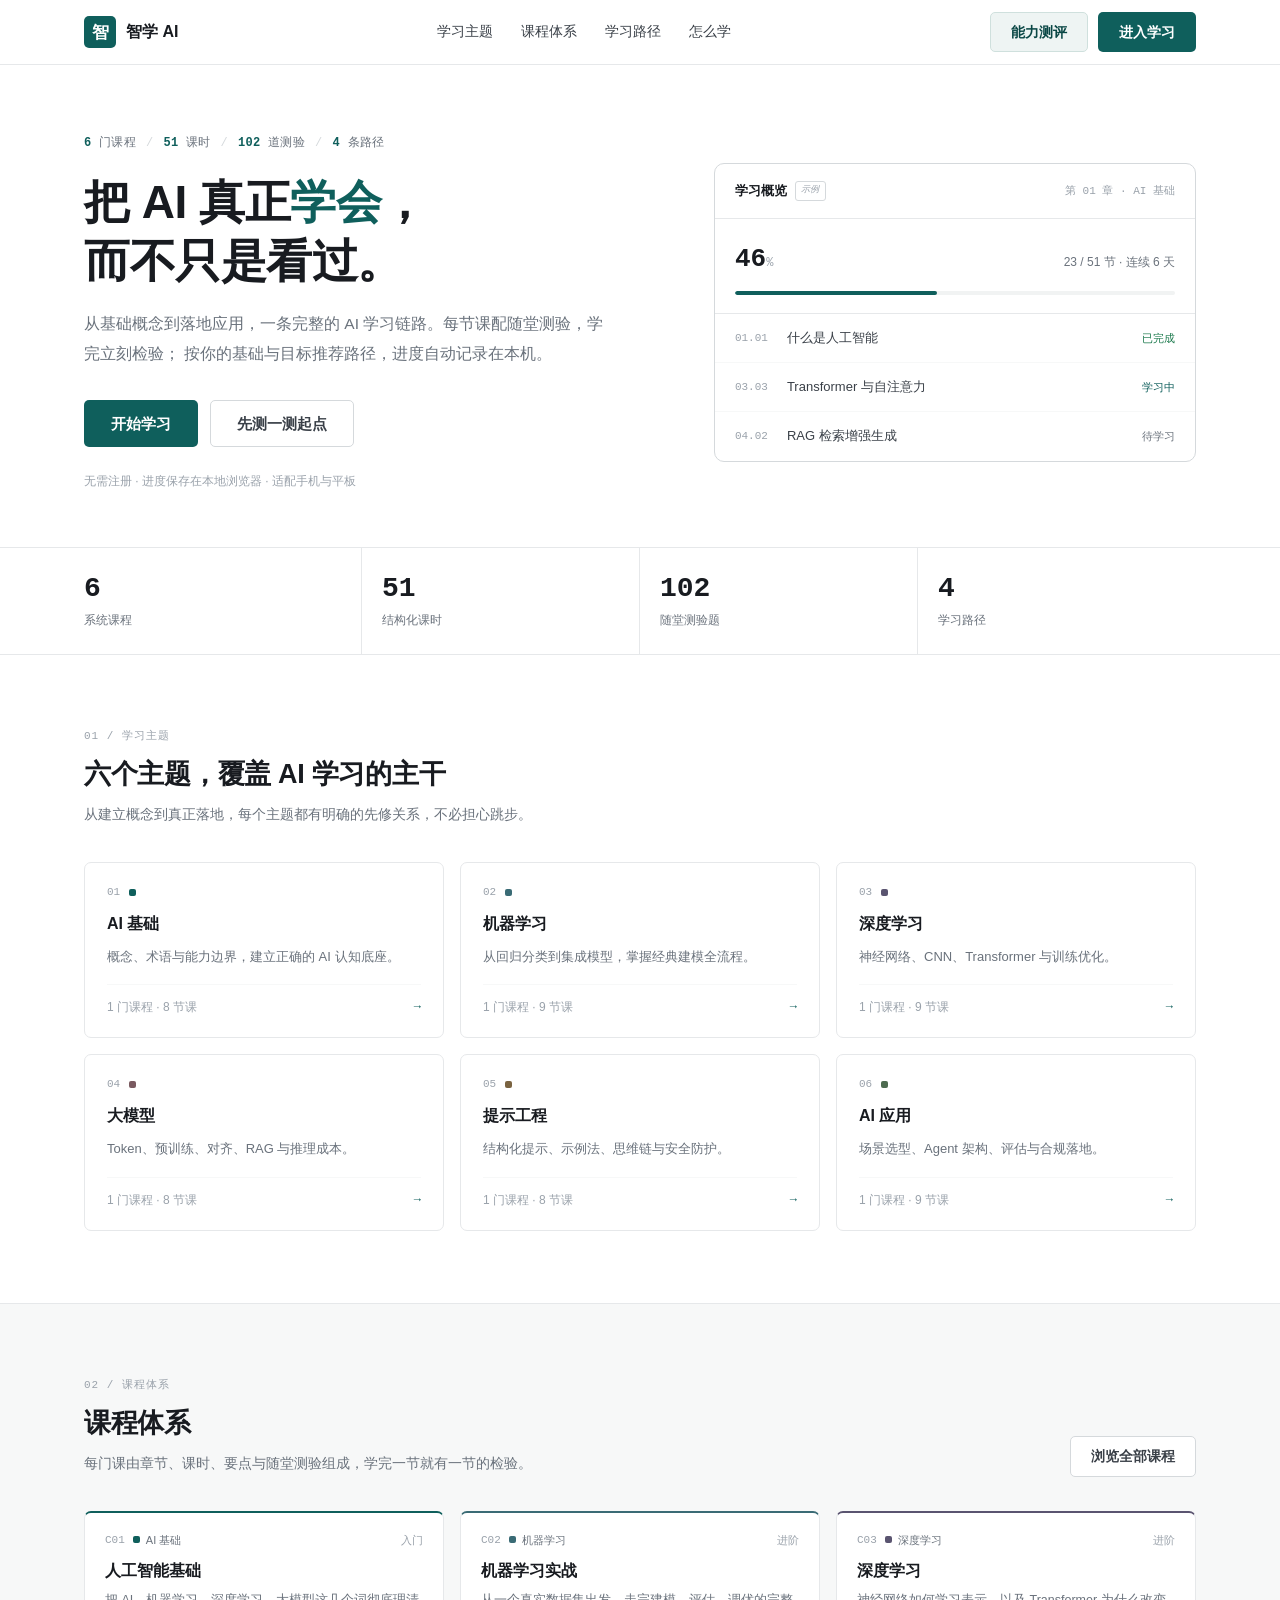
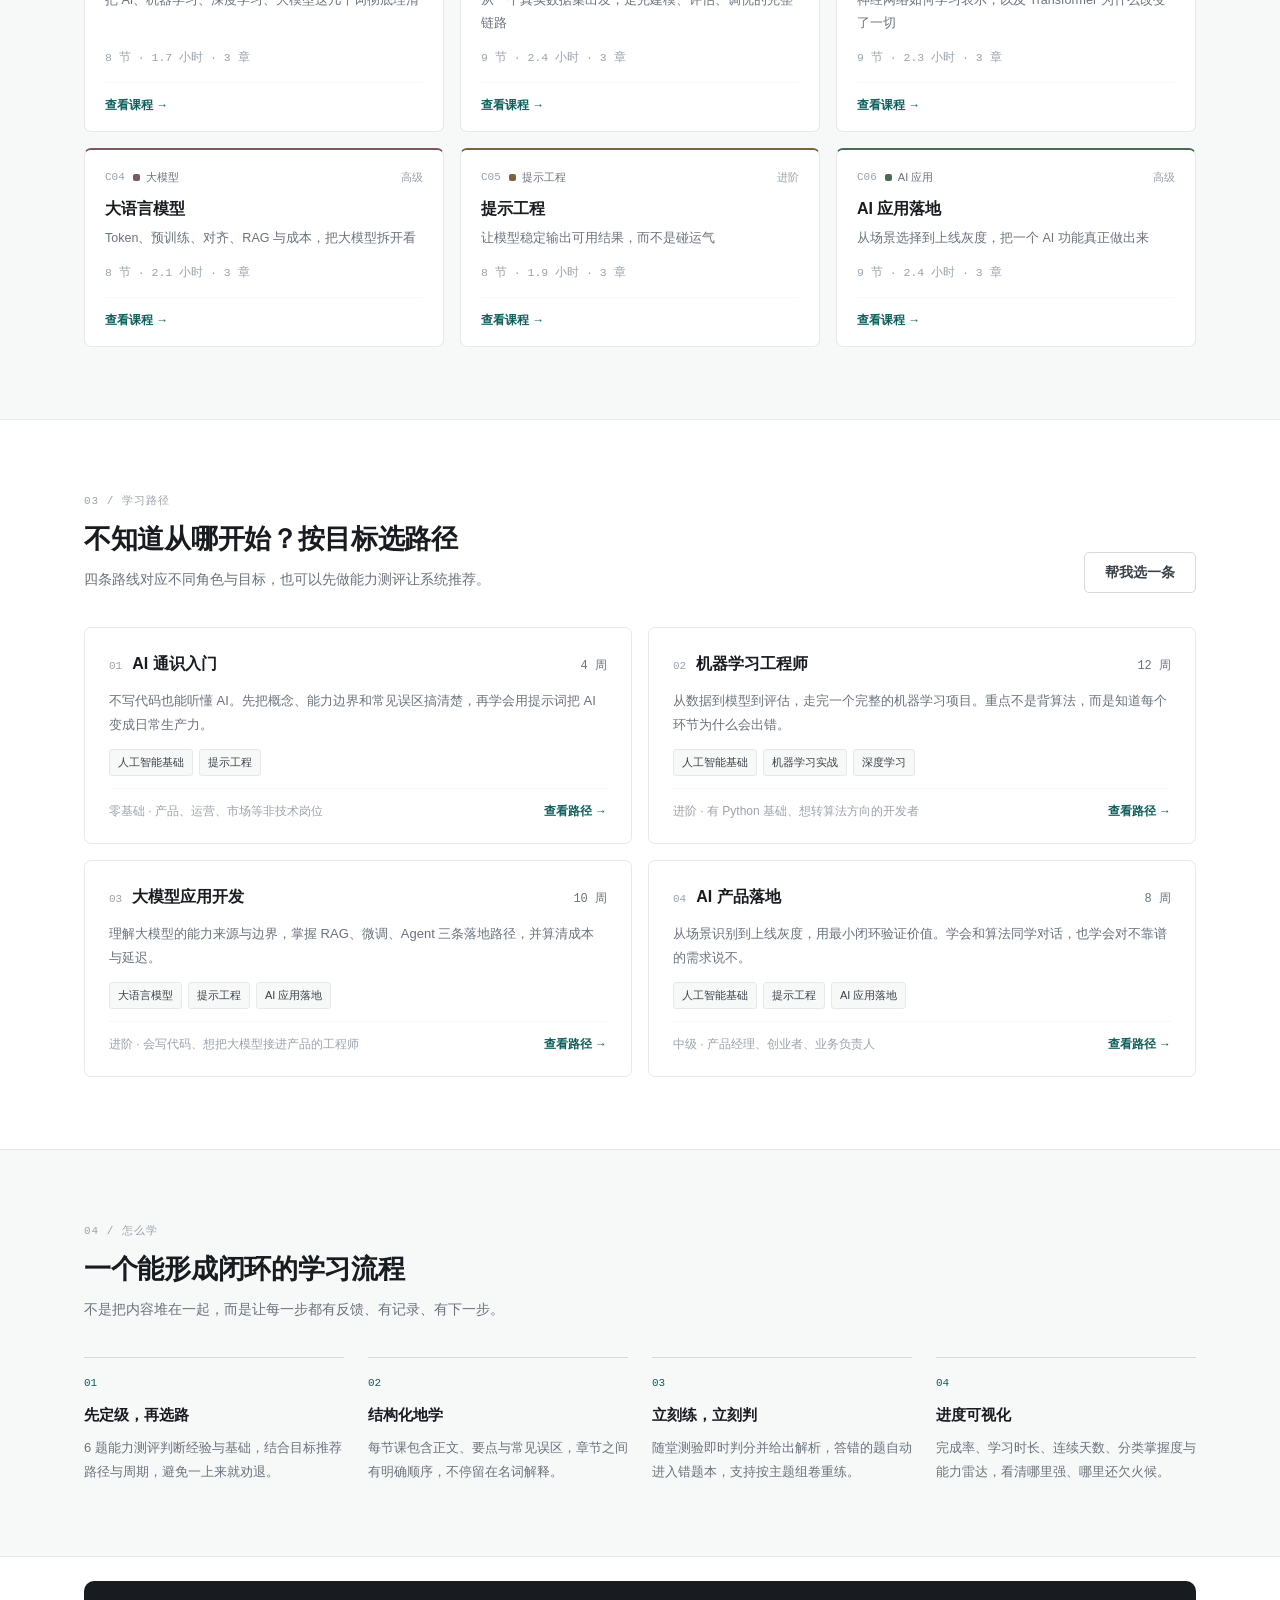
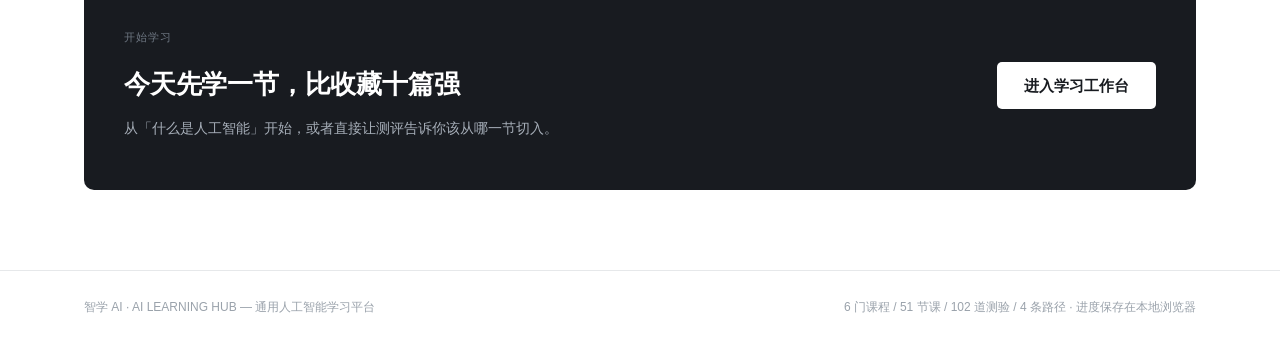
==== index.html @ fc035815 "feat: 初始化智学 AI 学习平台 - 门户与学习工作台静态站点  - 6 门课程 / 51 课时 / 102 道测验数据  - 界面优化与端到端测试报告" ====
<!DOCTYPE html>
<html lang="zh-CN">
<head>
<meta charset="UTF-8">
<meta name="viewport" content="width=device-width, initial-scale=1.0">
<meta name="theme-color" content="#0f5f5c">
<link rel="icon" href="data:image/svg+xml,%3Csvg xmlns='http://www.w3.org/2000/svg' viewBox='0 0 32 32'%3E%3Crect width='32' height='32' rx='6' fill='%230f5f5c'/%3E%3Ctext x='16' y='23' font-size='19' font-family='sans-serif' font-weight='700' fill='white' text-anchor='middle'%3E%E6%99%BA%3C/text%3E%3C/svg%3E">
<title>智学 AI · 从概念到落地，系统学会人工智能</title>
<meta name="description" content="智学 AI 是一套通用 AI 学习平台：6 门系统课程、51 节课、102 道随堂题，覆盖 AI 基础、机器学习、深度学习、大模型、提示工程与 AI 应用。">
<link rel="stylesheet" href="assets/css/base.css">
<link rel="stylesheet" href="assets/css/landing.css">
</head>
<body>

<!-- ================= 导航 ================= -->
<header class="site-nav">
  <div class="container nav-inner">
    <a class="brand" href="index.html">
      <span class="logo">智</span>
      <span class="name">智学 AI</span>
    </a>

    <nav class="nav-links" aria-label="主要导航">
      <a href="#categories">学习主题</a>
      <a href="#courses">课程体系</a>
      <a href="#paths">学习路径</a>
      <a href="#loop">怎么学</a>
    </nav>

    <div class="nav-actions">
      <a class="btn btn-soft" href="app.html#/assessment">能力测评</a>
      <a class="btn btn-primary" href="app.html">进入学习</a>
    </div>
  </div>
</header>

<!-- ================= Hero ================= -->
<section class="hero">
  <div class="container hero-inner">
    <div>
      <div class="hero-facts"><span><b>6</b> 门课程</span><i>/</i><span><b>51</b> 课时</span><i>/</i><span><b>102</b> 道测验</span><i>/</i><span><b>4</b> 条路径</span></div>
      <h1>把 AI 真正<span class="mark">学会</span>，<br>而不只是看过。</h1>
      <p class="lead">
        从基础概念到落地应用，一条完整的 AI 学习链路。每节课配随堂测验，学完立刻检验；
        按你的基础与目标推荐路径，进度自动记录在本机。
      </p>
      <div class="hero-actions">
        <a class="btn btn-primary btn-lg" href="app.html">开始学习</a>
        <a class="btn btn-outline btn-lg" href="app.html#/assessment">先测一测起点</a>
      </div>
      <div class="hero-note">无需注册 · 进度保存在本地浏览器 · 适配手机与平板</div>
    </div>

    <div class="hero-card">
      <div class="hc-head"><span class="t">学习概览 <em class="sample">示例</em></span><span class="s">第 01 章 · AI 基础</span></div>
      <div class="hc-prog">
        <div class="row"><span class="n">46<small>%</small></span><span class="s">23 / 51 节 · 连续 6 天</span></div>
        <div class="progress"><i style="width:46%"></i></div>
      </div>
      <div class="hc-item"><span class="no">01.01</span><span class="nm">什么是人工智能</span><span class="st done">已完成</span></div>
      <div class="hc-item"><span class="no">03.03</span><span class="nm">Transformer 与自注意力</span><span class="st go">学习中</span></div>
      <div class="hc-item"><span class="no">04.02</span><span class="nm">RAG 检索增强生成</span><span class="st">待学习</span></div>
    </div>
  </div>
</section>

<!-- ================= 数据条 ================= -->
<section class="stat-strip">
  <div class="container">
    <div class="stat-item"><div class="v">6</div><div class="l">系统课程</div></div>
    <div class="stat-item"><div class="v">51</div><div class="l">结构化课时</div></div>
    <div class="stat-item"><div class="v">102</div><div class="l">随堂测验题</div></div>
    <div class="stat-item"><div class="v">4</div><div class="l">学习路径</div></div>
  </div>
</section>

<!-- ================= 分类 ================= -->
<section class="section" id="categories">
  <div class="container">
    <div class="section-head">
      <div>
        <span class="eyebrow">01 / 学习主题</span>
        <h2 class="section-title">六个主题，覆盖 AI 学习的主干</h2>
        <p class="section-sub">从建立概念到真正落地，每个主题都有明确的先修关系，不必担心跳步。</p>
      </div>
    </div>
    <div class="cat-grid" id="catGrid"></div>
  </div>
</section>

<!-- ================= 课程 ================= -->
<section class="section tint" id="courses">
  <div class="container">
    <div class="section-head">
      <div>
        <span class="eyebrow">02 / 课程体系</span>
        <h2 class="section-title">课程体系</h2>
        <p class="section-sub">每门课由章节、课时、要点与随堂测验组成，学完一节就有一节的检验。</p>
      </div>
      <a class="btn btn-outline" href="app.html#/courses">浏览全部课程</a>
    </div>
    <div class="course-grid" id="courseGrid"></div>
  </div>
</section>

<!-- ================= 路径 ================= -->
<section class="section" id="paths">
  <div class="container">
    <div class="section-head">
      <div>
        <span class="eyebrow">03 / 学习路径</span>
        <h2 class="section-title">不知道从哪开始？按目标选路径</h2>
        <p class="section-sub">四条路线对应不同角色与目标，也可以先做能力测评让系统推荐。</p>
      </div>
      <a class="btn btn-outline" href="app.html#/assessment">帮我选一条</a>
    </div>
    <div class="path-grid" id="pathGrid"></div>
  </div>
</section>

<!-- ================= 学习闭环 ================= -->
<section class="section tint" id="loop">
  <div class="container">
    <div class="section-head">
      <div>
        <span class="eyebrow">04 / 怎么学</span>
        <h2 class="section-title">一个能形成闭环的学习流程</h2>
        <p class="section-sub">不是把内容堆在一起，而是让每一步都有反馈、有记录、有下一步。</p>
      </div>
    </div>
    <div class="loop-grid">
      <div class="loop-card"><div class="no">01</div><h3>先定级，再选路</h3><p>6 题能力测评判断经验与基础，结合目标推荐路径与周期，避免一上来就劝退。</p></div>
      <div class="loop-card"><div class="no">02</div><h3>结构化地学</h3><p>每节课包含正文、要点与常见误区，章节之间有明确顺序，不停留在名词解释。</p></div>
      <div class="loop-card"><div class="no">03</div><h3>立刻练，立刻判</h3><p>随堂测验即时判分并给出解析，答错的题自动进入错题本，支持按主题组卷重练。</p></div>
      <div class="loop-card"><div class="no">04</div><h3>进度可视化</h3><p>完成率、学习时长、连续天数、分类掌握度与能力雷达，看清哪里强、哪里还欠火候。</p></div>
    </div>
  </div>
</section>

<!-- ================= CTA ================= -->
<section class="cta-wrap">
  <div class="container">
    <div class="cta">
      <div class="c-in">
        <div>
          <div class="c-no">开始学习</div>
          <h2>今天先学一节，比收藏十篇强</h2>
          <p>从「什么是人工智能」开始，或者直接让测评告诉你该从哪一节切入。</p>
        </div>
        <a class="btn btn-primary btn-lg" href="app.html">进入学习工作台</a>
      </div>
    </div>
  </div>
</section>

<footer class="site-footer">
  <div class="container between">
    <div>智学 AI · AI LEARNING HUB — 通用人工智能学习平台</div>
    <div>6 门课程 / 51 节课 / 102 道测验 / 4 条路径 · 进度保存在本地浏览器</div>
  </div>
</footer>

<script src="assets/js/data.js"></script>
<script>
/* 分类色点 + 编号体系 */
const dot = c => `<i class="cdot" style="background:${c.color}"></i>`;

document.getElementById('catGrid').innerHTML = CATEGORIES.map((c, i) => `
  <a class="cat-card" href="app.html#/courses?cat=${c.id}">
    <div class="ct-top"><span class="no">0${i + 1}</span>${dot(c)}</div>
    <h3>${c.name}</h3>
    <p>${c.desc}</p>
    <div class="ct-foot"><span>${c.courses} 门课程 · ${c.lessons} 节课</span><span class="arrow">→</span></div>
  </a>`).join('');

document.getElementById('courseGrid').innerHTML = COURSES.map(c => `
  <a class="course-card" href="app.html#/course/${c.slug}" style="border-top-color:${CATEGORY_MAP[c.cat].color};">
    <div class="cc-top">
      <span class="no">${c.no}</span>
      <span class="cat">${dot(CATEGORY_MAP[c.cat])}${CATEGORY_MAP[c.cat].name}</span>
      <span class="lvl">${c.level}</span>
    </div>
    <div class="cc-body">
      <h3>${c.title}</h3>
      <div class="sub">${c.sub}</div>
      <div class="cc-meta"><span>${c.lessonCount} 节 · ${c.hours} 小时 · ${c.chapters.length} 章</span></div>
    </div>
    <div class="cc-foot"><span class="go">查看课程 →</span></div>
  </a>`).join('');

document.getElementById('pathGrid').innerHTML = PATHS.map((p, i) => `
  <div class="path-card">
    <div class="pc-top">
      <h3><span class="no">0${i + 1}</span>${p.name}</h3>
      <span class="pc-weeks">${p.weeks} 周</span>
    </div>
    <div class="pc-desc">${p.desc}</div>
    <div class="pc-steps">${p.courses.map(s => `<span>${COURSE_MAP[s].title}</span>`).join('')}</div>
    <div class="pc-foot"><span class="aud">${p.level} · ${p.audience}</span><a href="app.html#/paths">查看路径 →</a></div>
  </div>`).join('');
</script>
</body>
</html>
---- assets/css/base.css ----
/* ============================================================
 * base.css — 设计变量 / 重置 / 通用组件
 * 智学 AI · 视觉原则：单主色、细边框、小编号、少装饰
 * ============================================================ */
:root {
  /* 主色：墨青，只用于关键动作与少量强调 */
  --brand: #0f5f5c;
  --brand-deep: #0a4745;
  --brand-soft: #eef4f3;
  --brand-line: #cfe0dd;

  /* 中性 */
  --paper: #ffffff;
  --paper-2: #f7f8f8;
  --paper-3: #f1f3f3;
  --ink: #181b20;
  --ink-2: #3a4048;
  --muted: #6a727c;
  --faint: #9aa2ab;
  --line: #e6e8ea;
  --line-2: #d5d9dc;

  /* 语义色（仅小面积） */
  --ok: #1c7a4d;
  --ok-soft: #eef5f0;
  --err: #b3352c;
  --err-soft: #faf0ee;
  --warn: #92580f;
  --warn-soft: #faf5ec;
  --info: #2b5d8a;
  --info-soft: #eef3f8;

  /* 分类色（低饱和，仅用于色点 / 图表，不做大面积填充） */
  --c-basics: #0f5f5c;
  --c-ml: #3a6b75;
  --c-dl: #5a5470;
  --c-llm: #7a5a60;
  --c-prompt: #7a6340;
  --c-app: #4d6b50;

  /* 圆角：克制 */
  --r-xs: 3px;
  --r-sm: 5px;
  --r: 7px;
  --r-lg: 10px;

  /* 阴影：仅浮层使用 */
  --shadow-pop: 0 8px 30px rgba(24, 27, 32, .10), 0 1px 3px rgba(24, 27, 32, .06);

  --mono: "SFMono-Regular", Consolas, "Liberation Mono", Menlo, monospace;
  --sidebar-w: 248px;
  --topbar-h: 60px;
  --max-w: 1160px;
}

* { box-sizing: border-box; margin: 0; padding: 0; }
html { -webkit-text-size-adjust: 100%; }

body {
  font-family: -apple-system, BlinkMacSystemFont, "Segoe UI", "PingFang SC",
    "Hiragino Sans GB", "Microsoft YaHei", "Helvetica Neue", Arial, sans-serif;
  color: var(--ink);
  background: var(--paper);
  line-height: 1.7;
  -webkit-font-smoothing: antialiased;
  -moz-osx-font-smoothing: grayscale;
}

a { text-decoration: none; color: inherit; }
ul, ol { list-style: none; }
img { max-width: 100%; display: block; }
button { font-family: inherit; cursor: pointer; border: none; background: none; color: inherit; }
input, textarea, select { font-family: inherit; font-size: inherit; color: inherit; }
svg { display: block; }
::selection { background: #d6e6e3; }

/* 键盘可达性：统一焦点样式 */
a:focus-visible, button:focus-visible, input:focus-visible,
textarea:focus-visible, select:focus-visible, [tabindex]:focus-visible {
  outline: 2px solid var(--brand);
  outline-offset: 2px;
  border-radius: var(--r-xs);
}

::-webkit-scrollbar { width: 10px; height: 10px; }
::-webkit-scrollbar-thumb { background: #d4d8db; border-radius: 999px; border: 3px solid transparent; background-clip: content-box; }
::-webkit-scrollbar-thumb:hover { background: #bcc2c6; background-clip: content-box; border: 3px solid transparent; }
::-webkit-scrollbar-track { background: transparent; }

/* ---------------- 按钮 ---------------- */
.btn {
  display: inline-flex; align-items: center; justify-content: center; gap: 7px;
  padding: 10px 20px; border-radius: var(--r-sm); font-size: 14px; font-weight: 600;
  white-space: nowrap; line-height: 1.3; border: 1px solid transparent;
  transition: background .15s ease, border-color .15s ease, color .15s ease;
}
.btn:active { transform: translateY(1px); }
.btn-primary { background: var(--brand); color: #fff; }
.btn-primary:hover { background: var(--brand-deep); }
.btn-soft { background: var(--brand-soft); color: var(--brand-deep); border-color: var(--brand-line); }
.btn-soft:hover { background: #e2edeb; }
.btn-outline { background: var(--paper); color: var(--ink-2); border-color: var(--line-2); }
.btn-outline:hover { border-color: var(--ink-2); color: var(--ink); }
.btn-ghost { background: rgba(255, 255, 255, .08); color: #fff; border-color: rgba(255, 255, 255, .3); }
.btn-ghost:hover { background: rgba(255, 255, 255, .16); }
.btn-sm { padding: 7px 14px; font-size: 13px; border-radius: var(--r-sm); }
.btn-lg { padding: 13px 26px; font-size: 15px; }
.btn-block { width: 100%; }
.btn[disabled], .btn.is-disabled { opacity: .4; pointer-events: none; }

/* 文字链接 */
.link {
  color: var(--brand); font-size: 13px; font-weight: 600;
  display: inline-flex; align-items: center; gap: 4px;
  border-bottom: 1px solid transparent; transition: border-color .15s;
}
.link:hover { border-bottom-color: var(--brand); }

/* ---------------- 标签 ---------------- */
.pill {
  display: inline-flex; align-items: center; gap: 6px;
  padding: 4px 10px; border-radius: var(--r-xs); font-size: 12px; font-weight: 600;
}
.chip {
  display: inline-flex; align-items: center; gap: 6px;
  padding: 6px 12px; border-radius: var(--r-sm); font-size: 13px; font-weight: 500;
  background: var(--paper); border: 1px solid var(--line-2); color: var(--ink-2);
  transition: all .15s; cursor: pointer;
}
.chip:hover { border-color: var(--ink-2); color: var(--ink); }
.chip.active { background: var(--ink); border-color: var(--ink); color: #fff; }
.chip .dot { width: 6px; height: 6px; border-radius: 50%; flex-shrink: 0; }
.chip.active .dot { background: #fff !important; }

.tag {
  display: inline-flex; align-items: center; gap: 5px;
  font-size: 11px; font-weight: 600; line-height: 1.6;
  padding: 2px 7px; border-radius: var(--r-xs);
  background: var(--paper-3); color: var(--muted);
}

/* 等宽编号：全站统一的识别元素 */
.num { font-family: var(--mono); font-variant-numeric: tabular-nums; letter-spacing: 0; }
.code-no {
  font-family: var(--mono); font-size: 11px; font-weight: 500;
  letter-spacing: .5px; color: var(--faint);
}

.meta { display: flex; align-items: center; gap: 14px; flex-wrap: wrap; font-size: 12px; color: var(--muted); }
.meta span { display: inline-flex; align-items: center; gap: 5px; }

/* 分类色点 */
.cdot { width: 7px; height: 7px; border-radius: 2px; display: inline-block; flex-shrink: 0; }

/* ---------------- 卡片 ---------------- */
.card { background: var(--paper); border: 1px solid var(--line); border-radius: var(--r); }
.card-hover { transition: border-color .16s ease, background .16s ease; }
.card-hover:hover { border-color: var(--line-2); background: #fdfdfd; }

.icon-box {
  width: 36px; height: 36px; border-radius: var(--r-sm); flex-shrink: 0;
  display: flex; align-items: center; justify-content: center;
}

/* ---------------- 进度 ---------------- */
.progress { height: 4px; background: var(--paper-3); border-radius: 2px; overflow: hidden; }
.progress > i { display: block; height: 100%; border-radius: 2px; background: var(--brand); transition: width .5s ease; }
.progress.thin { height: 3px; }

/* ---------------- 工具 ---------------- */
.container { width: 100%; max-width: var(--max-w); margin: 0 auto; padding: 0 24px; }
.sr-only { position: absolute; width: 1px; height: 1px; overflow: hidden; clip: rect(0 0 0 0); white-space: nowrap; }
.text-muted { color: var(--muted); }
.between { display: flex; align-items: center; justify-content: space-between; gap: 16px; }

/* ---------------- 动画 ---------------- */
@keyframes fadeUp { from { opacity: 0; transform: translateY(6px); } to { opacity: 1; transform: none; } }
@keyframes fadeIn { from { opacity: 0; } to { opacity: 1; } }

/* ---------------- 页脚 ---------------- */
.site-footer { border-top: 1px solid var(--line); padding: 26px 0; color: var(--faint); font-size: 12px; }
.site-footer .between { flex-wrap: wrap; gap: 10px; }
.site-footer a:hover { color: var(--brand); }

/* ---------------- 移动端细节 ---------------- */
@media (max-width: 640px) {
  /* 避免 iOS 聚焦输入框时自动放大页面 */
  .search-inline input, .search-field input, .notes-area { font-size: 16px; }
}

/* ---------------- 降低动效偏好 ---------------- */
@media (prefers-reduced-motion: reduce) {
  *, *::before, *::after {
    animation-duration: .01ms !important;
    animation-iteration-count: 1 !important;
    transition-duration: .01ms !important;
    scroll-behavior: auto !important;
  }
}
---- assets/css/landing.css ----
/* ============================================================
 * landing.css — 门户首页（编辑式排版 / 少装饰）
 * ============================================================ */

/* ---------------- 导航 ---------------- */
.site-nav {
  position: sticky; top: 0; z-index: 40;
  background: rgba(255, 255, 255, .94);
  backdrop-filter: saturate(180%) blur(10px);
  border-bottom: 1px solid var(--line);
}
.site-nav .nav-inner { display: flex; align-items: center; justify-content: space-between; height: 64px; gap: 20px; }
section[id] { scroll-margin-top: 84px; }

.brand { display: flex; align-items: center; gap: 10px; flex-shrink: 0; }
.brand .logo {
  width: 32px; height: 32px; border-radius: var(--r-sm); flex-shrink: 0;
  background: var(--brand); color: #fff;
  display: flex; align-items: center; justify-content: center;
  font-size: 17px; font-weight: 700; line-height: 1;
}
.brand .name { font-size: 16px; font-weight: 700; line-height: 1.25; white-space: nowrap; }
.brand .en { font-family: var(--mono); font-size: 9px; letter-spacing: 1.4px; color: var(--faint); white-space: nowrap; }

.nav-links { display: flex; align-items: center; gap: 4px; }
.nav-links a { font-size: 14px; color: var(--ink-2); padding: 7px 12px; border-radius: var(--r-sm); transition: background .15s, color .15s; }
.nav-links a:hover { color: var(--brand); background: var(--paper-2); }
.nav-actions { display: flex; align-items: center; gap: 10px; }

/* ---------------- Hero ---------------- */
.hero { background: var(--paper); padding: 68px 0 56px; border-bottom: 1px solid var(--line); }
.hero-inner { display: grid; grid-template-columns: 1.08fr .92fr; gap: 64px; align-items: center; }

.hero-facts { display: flex; align-items: center; flex-wrap: wrap; row-gap: 4px; gap: 10px; font-family: var(--mono); font-size: 12px; color: var(--muted); letter-spacing: .3px; }
.hero-facts > span { white-space: nowrap; }
.hero-facts b { color: var(--brand); font-weight: 600; }
.hero-facts i { font-style: normal; color: var(--line-2); }

.hero h1 { font-size: 46px; line-height: 1.28; font-weight: 700; letter-spacing: -.5px; margin: 20px 0 18px; }
.hero h1 .mark { color: var(--brand); }
.hero .lead { font-size: 15.5px; color: var(--muted); line-height: 1.95; max-width: 520px; }
.hero-actions { display: flex; align-items: center; gap: 12px; margin-top: 30px; flex-wrap: wrap; }
.hero-note { display: flex; align-items: center; gap: 16px; margin-top: 24px; font-size: 12px; color: var(--faint); flex-wrap: wrap; }

/* Hero 右侧：白底目录卡 */
.hero-card { border: 1px solid var(--line-2); border-radius: var(--r-lg); background: var(--paper); }
.hero-card .hc-head { display: flex; align-items: center; justify-content: space-between; padding: 16px 20px; border-bottom: 1px solid var(--line); }
.hero-card .hc-head .t { font-size: 13px; font-weight: 700; display: flex; align-items: center; gap: 8px; }
.hero-card .hc-head .sample { font-family: var(--mono); font-size: 9px; letter-spacing: .5px; font-weight: 500; color: var(--faint); border: 1px solid var(--line-2); border-radius: var(--r-xs); padding: 1px 5px; }
.hero-card .hc-head .s { font-family: var(--mono); font-size: 11px; color: var(--faint); }
.hero-card .hc-prog { padding: 18px 20px; border-bottom: 1px solid var(--line); }
.hero-card .hc-prog .row { display: flex; align-items: baseline; justify-content: space-between; margin-bottom: 10px; }
.hero-card .hc-prog .n { font-family: var(--mono); font-size: 26px; font-weight: 600; color: var(--ink); }
.hero-card .hc-prog .n small { font-size: 12px; color: var(--faint); font-weight: 400; }
.hero-card .hc-prog .s { font-size: 12px; color: var(--muted); }
.hero-card .hc-item { display: flex; align-items: center; gap: 12px; padding: 13px 20px; border-bottom: 1px solid var(--paper-2); font-size: 13px; }
.hero-card .hc-item:last-child { border-bottom: none; }
.hero-card .hc-item .no { font-family: var(--mono); font-size: 11px; color: var(--faint); width: 40px; flex-shrink: 0; }
.hero-card .hc-item .nm { color: var(--ink-2); }
.hero-card .hc-item .st { margin-left: auto; font-size: 11px; color: var(--muted); }
.hero-card .hc-item .st.done { color: var(--ok); }
.hero-card .hc-item .st.go { color: var(--brand); }

/* ---------------- 数据条 ---------------- */
.stat-strip { border-bottom: 1px solid var(--line); }
.stat-strip .container { display: grid; grid-template-columns: repeat(4, 1fr); }
.stat-item { padding: 24px 20px; border-right: 1px solid var(--line); }
.stat-item:first-child { padding-left: 0; }
.stat-item:last-child { border-right: none; }
.stat-item .v { font-family: var(--mono); font-size: 28px; font-weight: 600; line-height: 1.2; }
.stat-item .l { font-size: 12px; color: var(--muted); margin-top: 4px; }

/* ---------------- 区块 ---------------- */
.section { padding: 72px 0; }
.section.tint { background: var(--paper-2); border-top: 1px solid var(--line); border-bottom: 1px solid var(--line); }
.section-head { margin-bottom: 34px; display: flex; align-items: flex-end; justify-content: space-between; gap: 24px; flex-wrap: wrap; }
.section-head .eyebrow {
  font-family: var(--mono); font-size: 11px; letter-spacing: 1px;
  color: var(--faint); margin-bottom: 10px; display: block;
}
.section-title { font-size: 27px; font-weight: 700; letter-spacing: -.3px; line-height: 1.4; }
.section-sub { color: var(--muted); font-size: 14px; margin-top: 8px; max-width: 600px; line-height: 1.85; }
.section-head.center { flex-direction: column; align-items: flex-start; }

/* ---------------- 分类 ---------------- */
.cat-grid { display: grid; grid-template-columns: repeat(3, 1fr); gap: 16px; }
.cat-card {
  padding: 20px 22px; display: flex; flex-direction: column; gap: 8px;
  background: var(--paper); border: 1px solid var(--line); border-radius: var(--r);
  transition: border-color .16s, background .16s;
}
.cat-card:hover { border-color: var(--brand); }
.cat-card .ct-top { display: flex; align-items: center; gap: 9px; }
.cat-card .ct-top .no { font-family: var(--mono); font-size: 11px; color: var(--faint); }
.cat-card h3 { font-size: 16px; font-weight: 700; }
.cat-card p { font-size: 13px; color: var(--muted); line-height: 1.8; }
.cat-card .ct-foot { display: flex; align-items: center; gap: 8px; font-size: 12px; color: var(--faint); margin-top: 8px; padding-top: 12px; border-top: 1px solid var(--paper-2); }
.cat-card .arrow { margin-left: auto; color: var(--brand); font-family: var(--mono); }

/* ---------------- 课程卡（门户与工作台共用结构） ---------------- */
.course-grid { display: grid; grid-template-columns: repeat(3, 1fr); gap: 16px; }
.course-card {
  background: var(--paper); border: 1px solid var(--line); border-radius: var(--r);
  display: flex; flex-direction: column; padding: 18px 20px 16px;
  border-top: 2px solid var(--line-2);
  transition: border-color .16s, background .16s;
}
.course-card:hover { border-color: var(--brand); border-top-color: var(--brand); }
.cc-top { display: flex; align-items: center; gap: 8px; margin-bottom: 10px; }
.cc-top .no { font-family: var(--mono); font-size: 11px; color: var(--faint); }
.cc-top .cat { font-size: 11px; color: var(--muted); display: inline-flex; align-items: center; gap: 6px; }
.cc-top .lvl { margin-left: auto; font-size: 11px; color: var(--faint); }
.cc-body { display: flex; flex-direction: column; flex: 1; }
.cc-body h3 { font-size: 16px; font-weight: 700; line-height: 1.5; }
.cc-body .sub { font-size: 12.5px; color: var(--muted); margin-top: 6px; line-height: 1.8; flex: 1; display: -webkit-box; -webkit-box-orient: vertical; -webkit-line-clamp: 2; overflow: hidden; }
.cc-meta { display: flex; align-items: center; gap: 12px; margin-top: 14px; font-size: 11.5px; color: var(--faint); font-family: var(--mono); }
.cc-prog { margin-top: 12px; padding-top: 12px; border-top: 1px solid var(--paper-2); }
.cc-prog .pl { display: flex; justify-content: space-between; font-size: 11px; color: var(--faint); margin-bottom: 7px; }
.cc-prog .pl b { font-family: var(--mono); font-weight: 500; color: var(--muted); }
.cc-foot { display: flex; align-items: center; justify-content: space-between; margin-top: 14px; padding-top: 12px; border-top: 1px solid var(--paper-2); }
.cc-foot .go { font-size: 12px; font-weight: 600; color: var(--brand); }

/* ---------------- 学习闭环 ---------------- */
.loop-grid { display: grid; grid-template-columns: repeat(4, 1fr); gap: 24px; }
.loop-card { padding-top: 16px; border-top: 1px solid var(--line-2); }
.loop-card .no { font-family: var(--mono); font-size: 11px; color: var(--brand); }
.loop-card h3 { font-size: 15px; font-weight: 700; margin: 10px 0 8px; }
.loop-card p { font-size: 13px; color: var(--muted); line-height: 1.85; }

/* ---------------- 路径 ---------------- */
.path-grid { display: grid; grid-template-columns: repeat(2, 1fr); gap: 16px; }
.path-card { padding: 22px 24px; background: var(--paper); border: 1px solid var(--line); border-radius: var(--r); display: flex; flex-direction: column; gap: 12px; }
.path-card .pc-top { display: flex; align-items: baseline; justify-content: space-between; gap: 14px; }
.path-card h3 { font-size: 16px; font-weight: 700; display: flex; align-items: baseline; gap: 10px; }
.path-card h3 .no { font-family: var(--mono); font-size: 11px; color: var(--faint); font-weight: 400; }
.path-card .pc-weeks { font-family: var(--mono); font-size: 12px; color: var(--muted); white-space: nowrap; }
.path-card .pc-desc { font-size: 13px; color: var(--muted); line-height: 1.85; }
.path-card .pc-steps { display: flex; flex-wrap: wrap; gap: 6px; }
.path-card .pc-steps span { font-size: 11px; color: var(--ink-2); background: var(--paper-2); border: 1px solid var(--line); padding: 3px 8px; border-radius: var(--r-xs); }
.path-card .pc-foot { display: flex; align-items: center; justify-content: space-between; gap: 10px; padding-top: 12px; border-top: 1px solid var(--paper-2); font-size: 12px; }
.path-card .pc-foot .aud { color: var(--faint); }
.path-card .pc-foot a { color: var(--brand); font-weight: 600; }

/* ---------------- CTA ---------------- */
.cta-wrap { padding: 24px 0 80px; }
.cta { background: var(--ink); color: #fff; border-radius: var(--r-lg); padding: 48px 40px; }
.cta .c-in { display: flex; align-items: center; justify-content: space-between; gap: 32px; flex-wrap: wrap; }
.cta h2 { font-size: 26px; font-weight: 700; letter-spacing: -.2px; }
.cta p { color: #a6aeb8; margin-top: 10px; font-size: 14px; max-width: 520px; line-height: 1.85; }
.cta .btn-primary { background: #fff; color: var(--ink); }
.cta .btn-primary:hover { background: #e9edee; }
.cta .c-no { font-family: var(--mono); font-size: 11px; color: #6f7883; letter-spacing: 1px; margin-bottom: 14px; }

/* ---------------- 响应式 ---------------- */
@media (max-width: 1080px) {
  .hero-inner { grid-template-columns: 1fr; gap: 36px; }
  .hero h1 { font-size: 38px; }
  .hero-card { max-width: 560px; }
  .cat-grid, .course-grid { grid-template-columns: repeat(2, 1fr); }
  .loop-grid { grid-template-columns: repeat(2, 1fr); }
  .nav-links { display: none; }
}
@media (max-width: 720px) {
  .hero { padding: 36px 0 40px; }
  .hero h1 { font-size: 30px; letter-spacing: -.3px; margin: 16px 0 14px; }
  .hero .lead { font-size: 14px; }
  .hero-card { display: none; }
  .nav-inner { gap: 10px; }
  .brand .logo { width: 30px; height: 30px; font-size: 16px; }
  .brand .name { font-size: 15px; }
  .brand .en { display: none; }
  .nav-actions .btn-soft { display: none; }
  .nav-actions .btn { padding: 8px 14px; font-size: 13px; }
  .section { padding: 48px 0; }
  .section-title { font-size: 22px; }
  .cat-grid, .course-grid, .path-grid { grid-template-columns: 1fr; }
  .loop-grid { grid-template-columns: 1fr; gap: 20px; }
  .stat-strip .container { grid-template-columns: repeat(2, 1fr); }
  .stat-item { border-bottom: 1px solid var(--line); padding: 18px 12px; }
  .stat-item:nth-child(2) { border-right: none; }
  .stat-item:nth-child(3), .stat-item:nth-child(4) { border-bottom: none; }
  .stat-item:first-child { padding-left: 12px; }
  .stat-item .v { font-size: 24px; }
  .cta { padding: 32px 24px; }
  .cta h2 { font-size: 22px; }
  .container { padding: 0 18px; }
}
@media (max-width: 360px) {
  .hero-facts { gap: 8px; }
  .hero-facts i { display: none; }
  .section-title { font-size: 20px; }
  .hero h1 { font-size: 27px; }
}
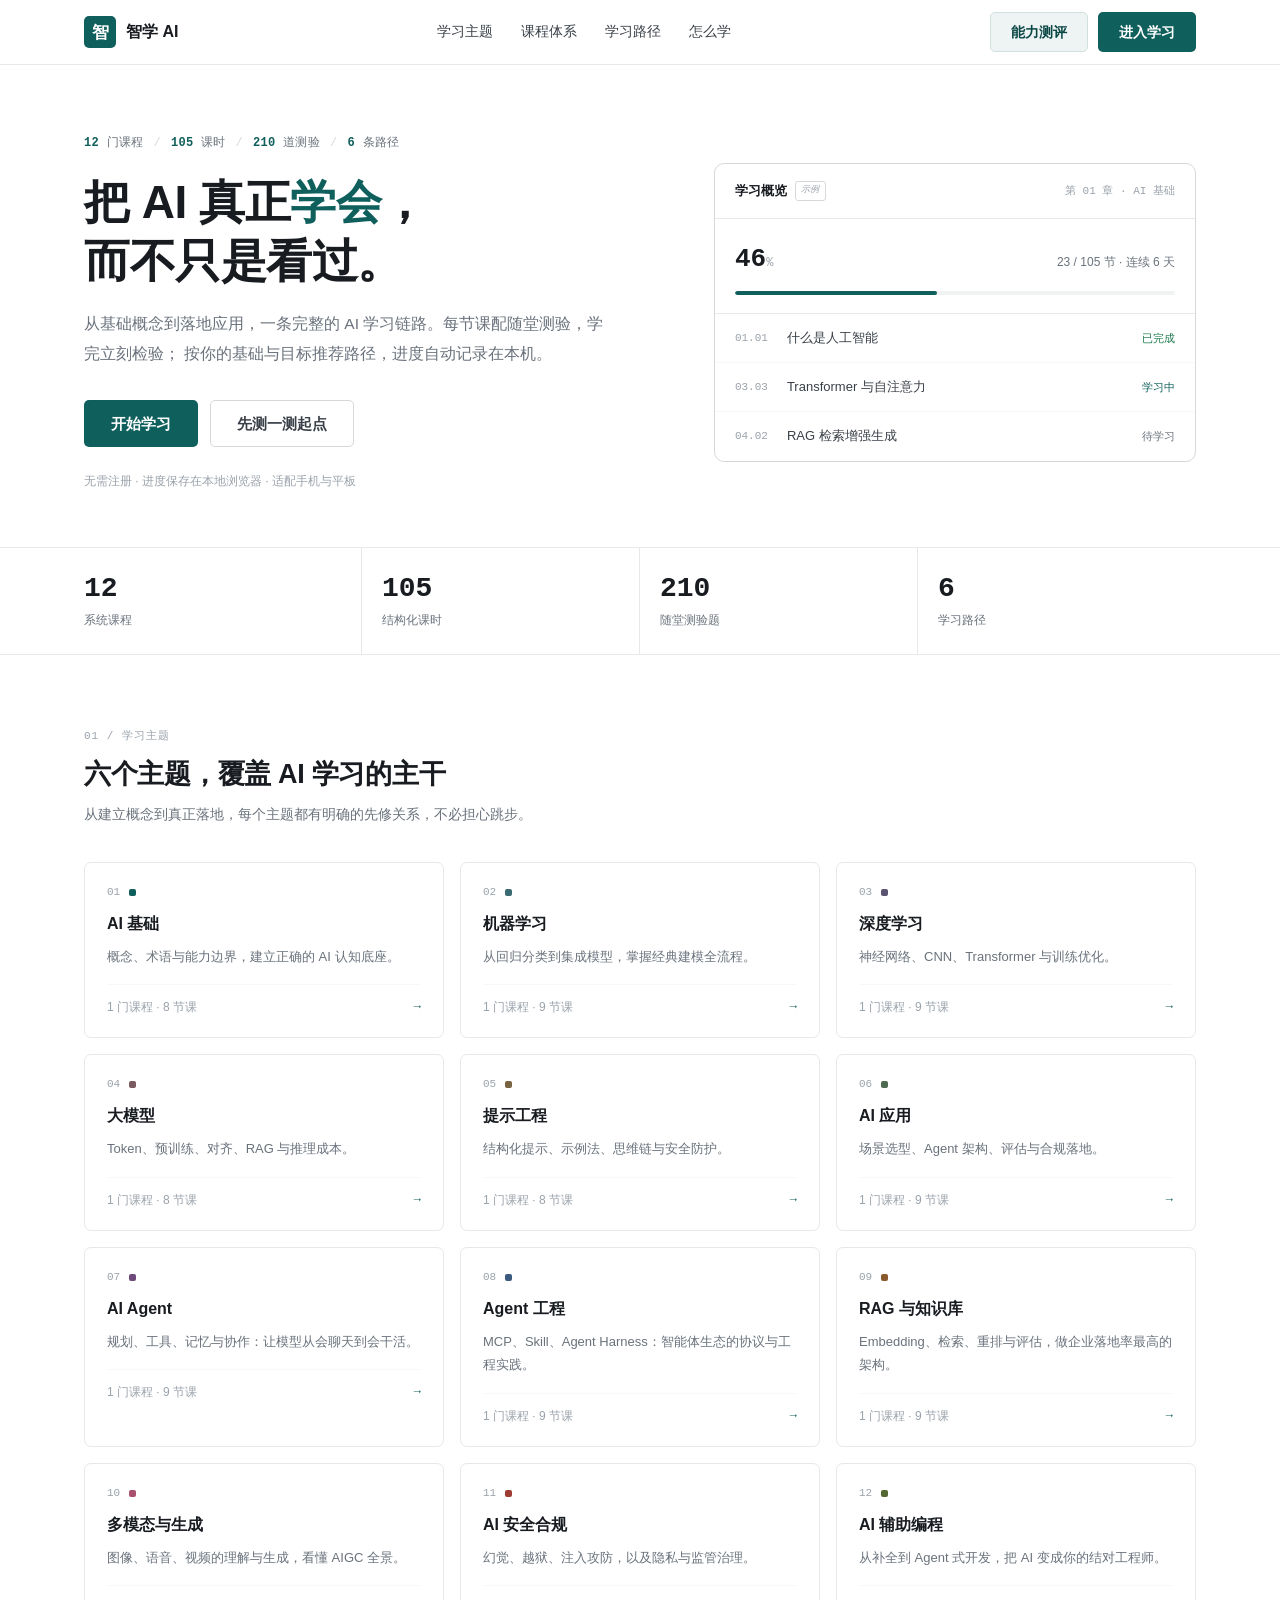
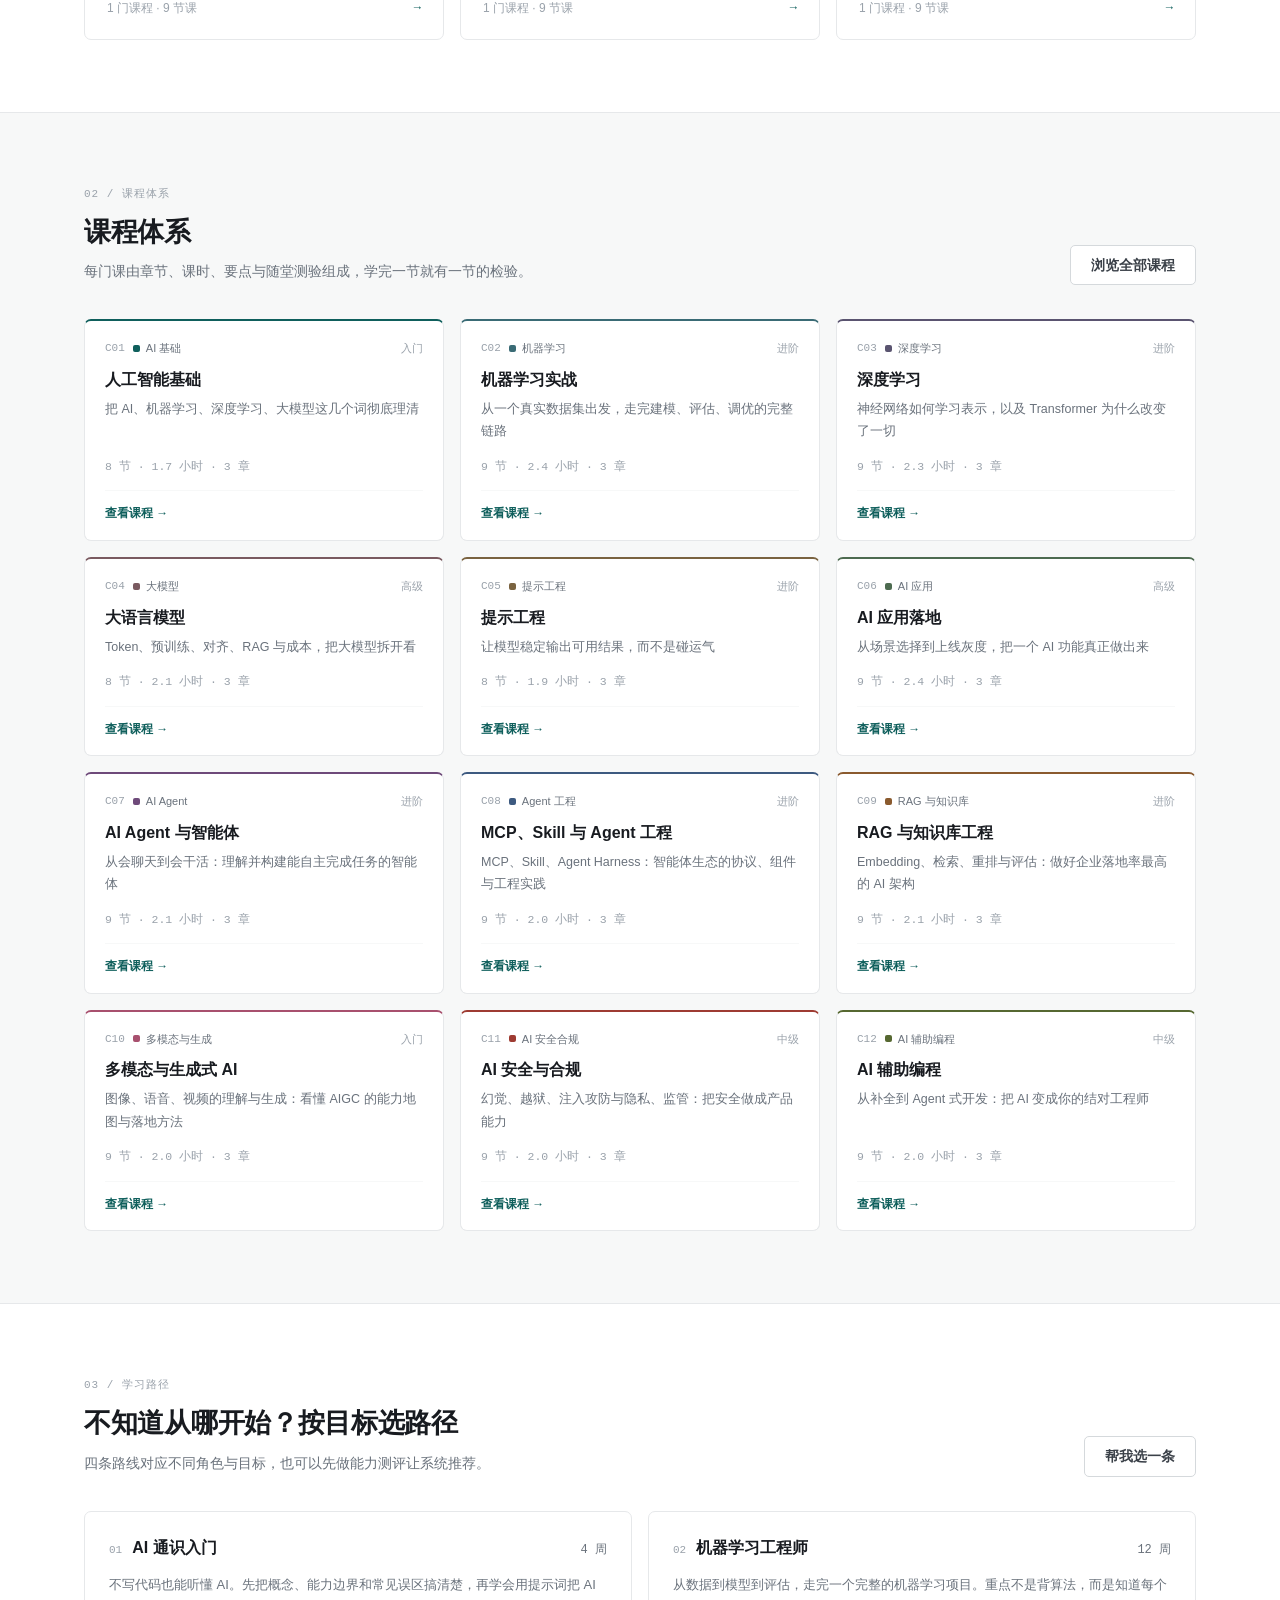
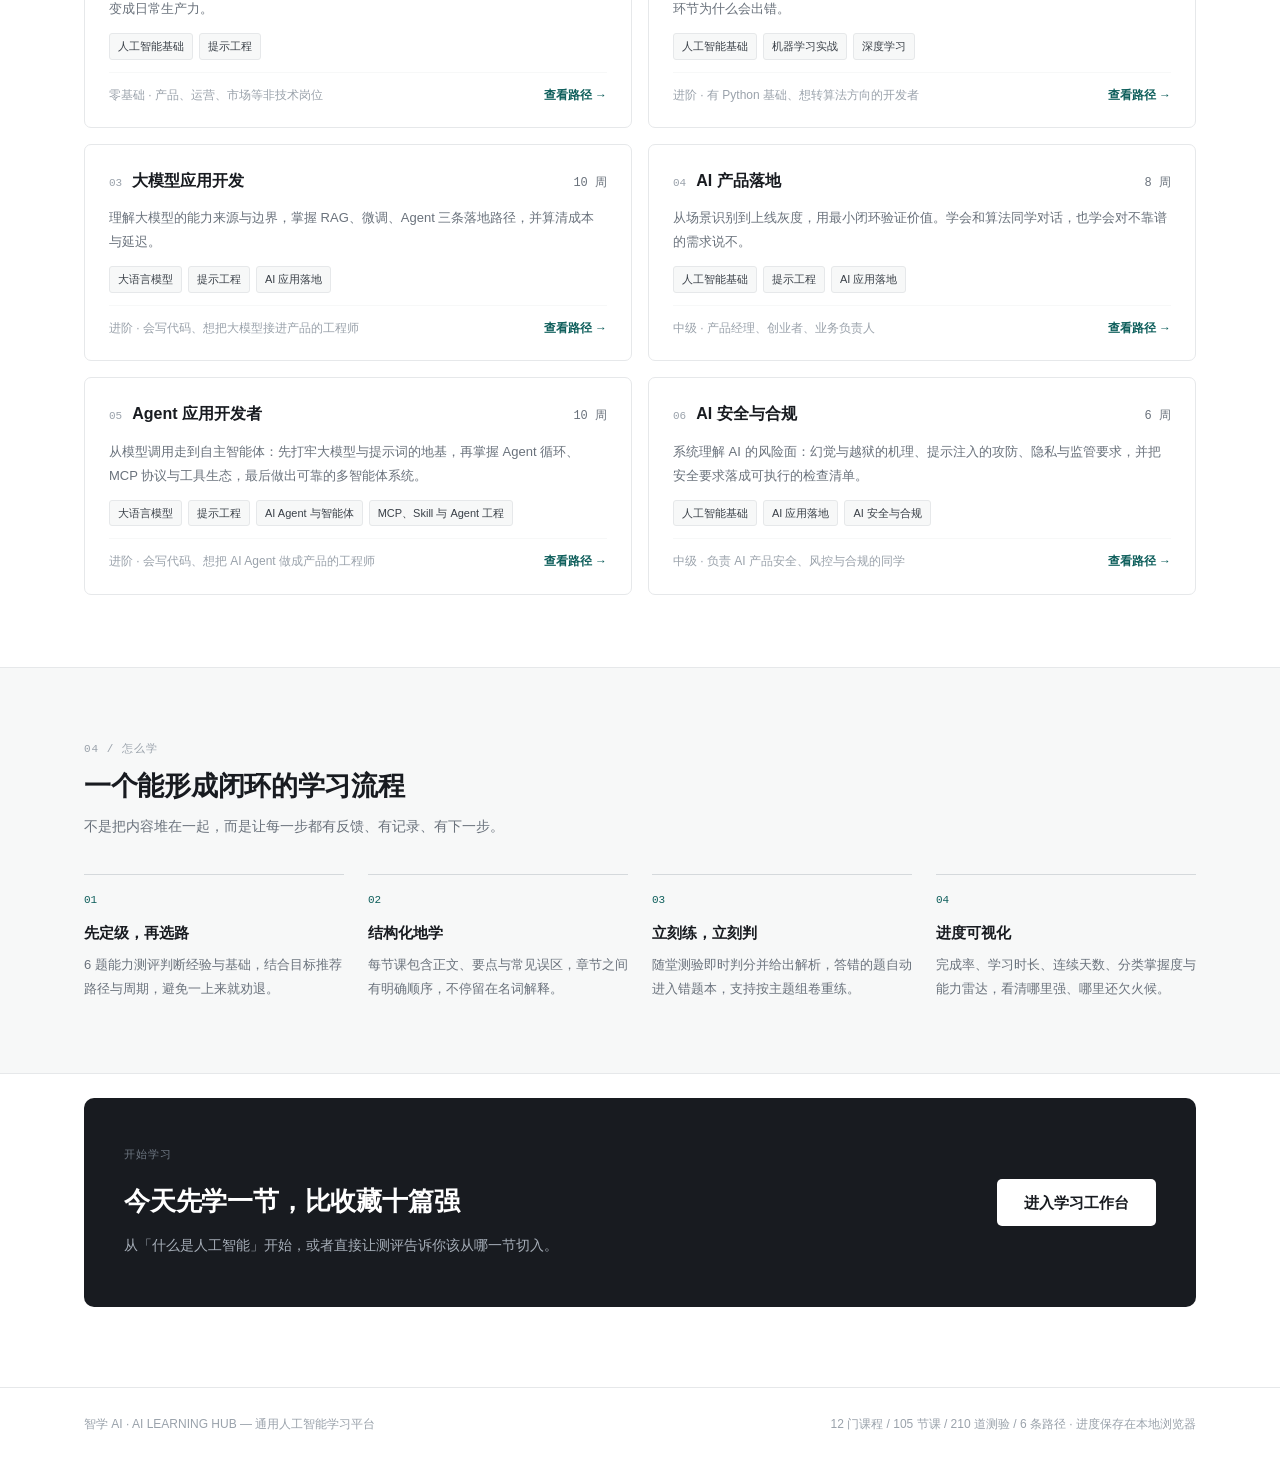
==== commit 16ccf091: "feat: 课程体系从 6 大主题扩充到 12 大主题 新增 6 门课程（每门 3 章 9 课 18 测验）： - C07 AI Agent 与智能体（agent）：ReAct 循环、工具调用、规划记" ====
--- a/index.html
+++ b/index.html
@@ -6,7 +6,7 @@
 <meta name="theme-color" content="#0f5f5c">
 <link rel="icon" href="data:image/svg+xml,%3Csvg xmlns='http://www.w3.org/2000/svg' viewBox='0 0 32 32'%3E%3Crect width='32' height='32' rx='6' fill='%230f5f5c'/%3E%3Ctext x='16' y='23' font-size='19' font-family='sans-serif' font-weight='700' fill='white' text-anchor='middle'%3E%E6%99%BA%3C/text%3E%3C/svg%3E">
 <title>智学 AI · 从概念到落地，系统学会人工智能</title>
-<meta name="description" content="智学 AI 是一套通用 AI 学习平台：6 门系统课程、51 节课、102 道随堂题，覆盖 AI 基础、机器学习、深度学习、大模型、提示工程与 AI 应用。">
+<meta name="description" content="智学 AI 是一套通用 AI 学习平台：12 门系统课程、105 节课、210 道随堂题，覆盖 AI 基础、机器学习、深度学习、大模型、提示工程、AI 应用、Agent、MCP 与 Agent 工程、RAG、多模态、AI 安全与 AI 辅助编程。">
 <link rel="stylesheet" href="assets/css/base.css">
 <link rel="stylesheet" href="assets/css/landing.css">
 </head>
@@ -38,7 +38,7 @@
 <section class="hero">
   <div class="container hero-inner">
     <div>
-      <div class="hero-facts"><span><b>6</b> 门课程</span><i>/</i><span><b>51</b> 课时</span><i>/</i><span><b>102</b> 道测验</span><i>/</i><span><b>4</b> 条路径</span></div>
+      <div class="hero-facts"><span><b>12</b> 门课程</span><i>/</i><span><b>105</b> 课时</span><i>/</i><span><b>210</b> 道测验</span><i>/</i><span><b>6</b> 条路径</span></div>
       <h1>把 AI 真正<span class="mark">学会</span>，<br>而不只是看过。</h1>
       <p class="lead">
         从基础概念到落地应用，一条完整的 AI 学习链路。每节课配随堂测验，学完立刻检验；
@@ -54,7 +54,7 @@
     <div class="hero-card">
       <div class="hc-head"><span class="t">学习概览 <em class="sample">示例</em></span><span class="s">第 01 章 · AI 基础</span></div>
       <div class="hc-prog">
-        <div class="row"><span class="n">46<small>%</small></span><span class="s">23 / 51 节 · 连续 6 天</span></div>
+        <div class="row"><span class="n">46<small>%</small></span><span class="s">23 / 105 节 · 连续 6 天</span></div>
         <div class="progress"><i style="width:46%"></i></div>
       </div>
       <div class="hc-item"><span class="no">01.01</span><span class="nm">什么是人工智能</span><span class="st done">已完成</span></div>
@@ -67,10 +67,10 @@
 <!-- ================= 数据条 ================= -->
 <section class="stat-strip">
   <div class="container">
-    <div class="stat-item"><div class="v">6</div><div class="l">系统课程</div></div>
-    <div class="stat-item"><div class="v">51</div><div class="l">结构化课时</div></div>
-    <div class="stat-item"><div class="v">102</div><div class="l">随堂测验题</div></div>
-    <div class="stat-item"><div class="v">4</div><div class="l">学习路径</div></div>
+    <div class="stat-item"><div class="v">12</div><div class="l">系统课程</div></div>
+    <div class="stat-item"><div class="v">105</div><div class="l">结构化课时</div></div>
+    <div class="stat-item"><div class="v">210</div><div class="l">随堂测验题</div></div>
+    <div class="stat-item"><div class="v">6</div><div class="l">学习路径</div></div>
   </div>
 </section>
 
@@ -156,7 +156,7 @@
 <footer class="site-footer">
   <div class="container between">
     <div>智学 AI · AI LEARNING HUB — 通用人工智能学习平台</div>
-    <div>6 门课程 / 51 节课 / 102 道测验 / 4 条路径 · 进度保存在本地浏览器</div>
+    <div>12 门课程 / 105 节课 / 210 道测验 / 6 条路径 · 进度保存在本地浏览器</div>
   </div>
 </footer>
 
@@ -167,7 +167,7 @@
 
 document.getElementById('catGrid').innerHTML = CATEGORIES.map((c, i) => `
   <a class="cat-card" href="app.html#/courses?cat=${c.id}">
-    <div class="ct-top"><span class="no">0${i + 1}</span>${dot(c)}</div>
+    <div class="ct-top"><span class="no">${String(i + 1).padStart(2, "0")}</span>${dot(c)}</div>
     <h3>${c.name}</h3>
     <p>${c.desc}</p>
     <div class="ct-foot"><span>${c.courses} 门课程 · ${c.lessons} 节课</span><span class="arrow">→</span></div>
@@ -191,7 +191,7 @@
 document.getElementById('pathGrid').innerHTML = PATHS.map((p, i) => `
   <div class="path-card">
     <div class="pc-top">
-      <h3><span class="no">0${i + 1}</span>${p.name}</h3>
+      <h3><span class="no">${String(i + 1).padStart(2, "0")}</span>${p.name}</h3>
       <span class="pc-weeks">${p.weeks} 周</span>
     </div>
     <div class="pc-desc">${p.desc}</div>
